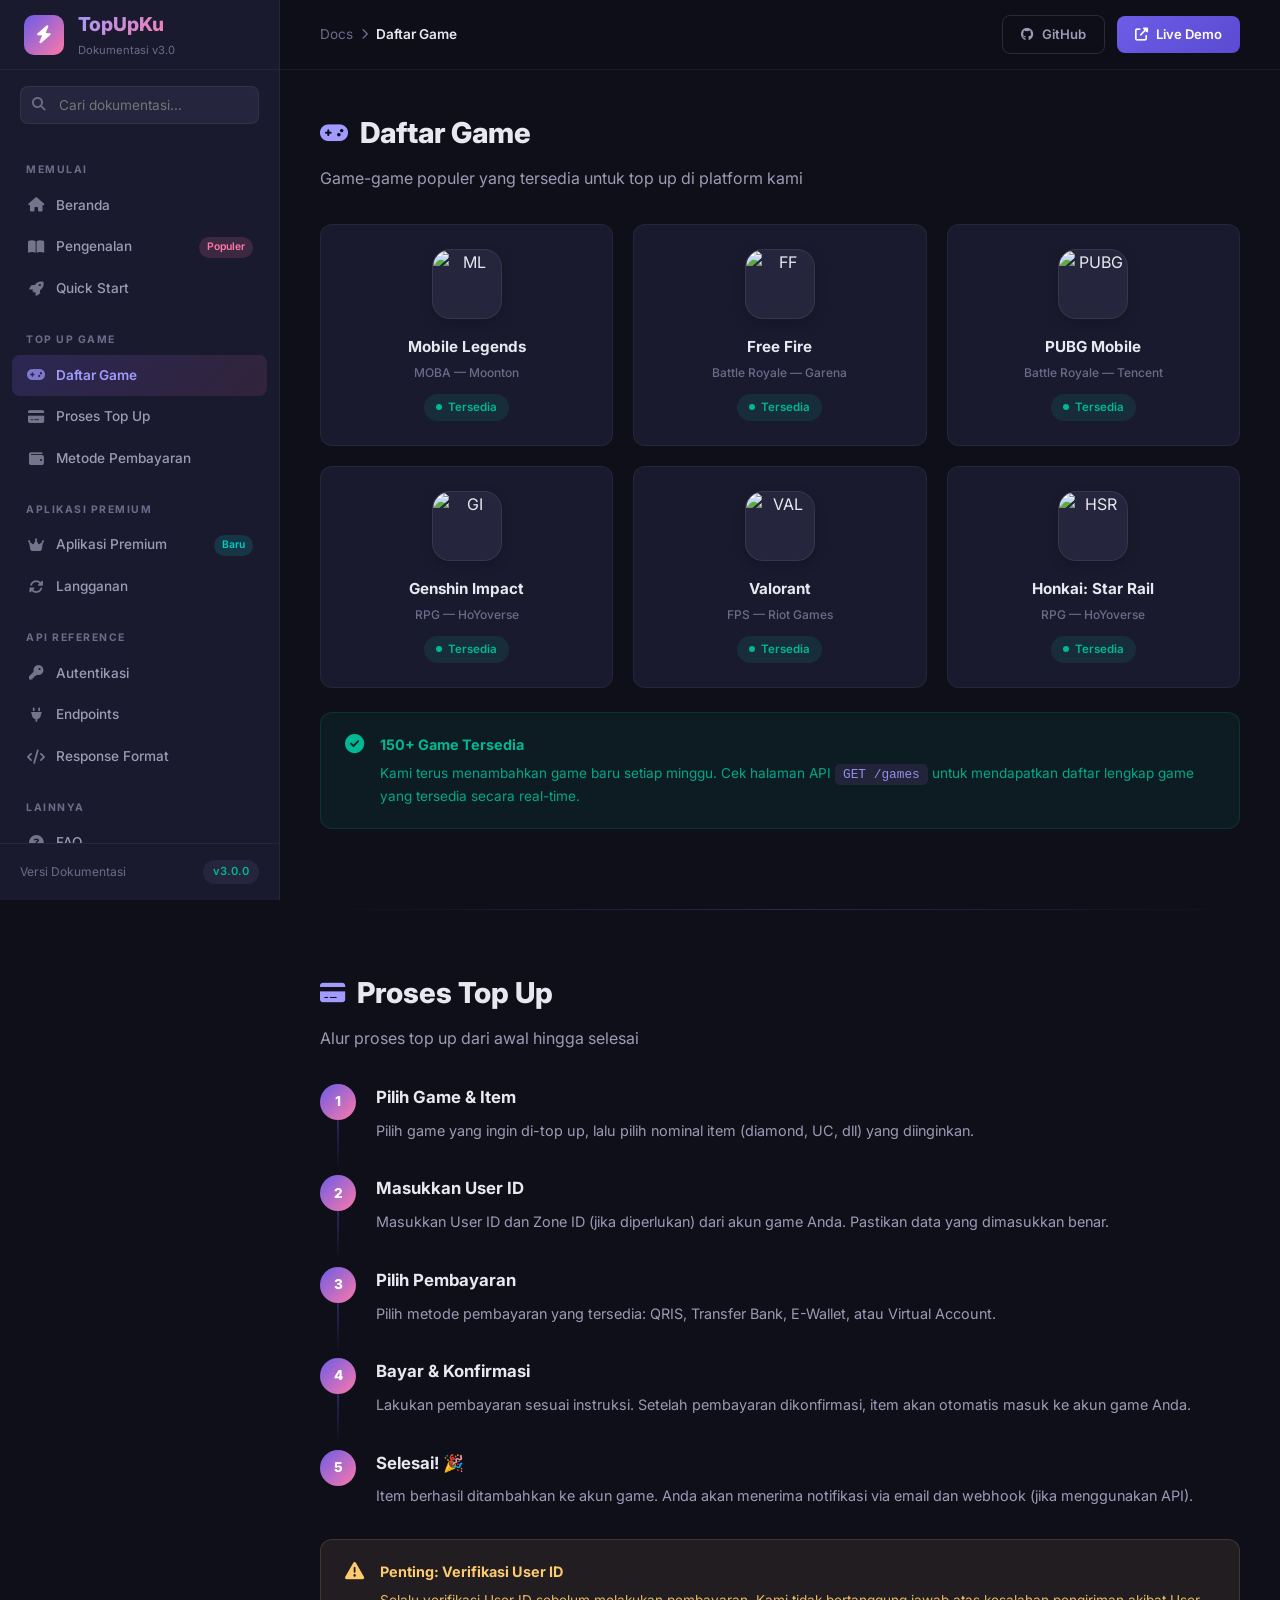
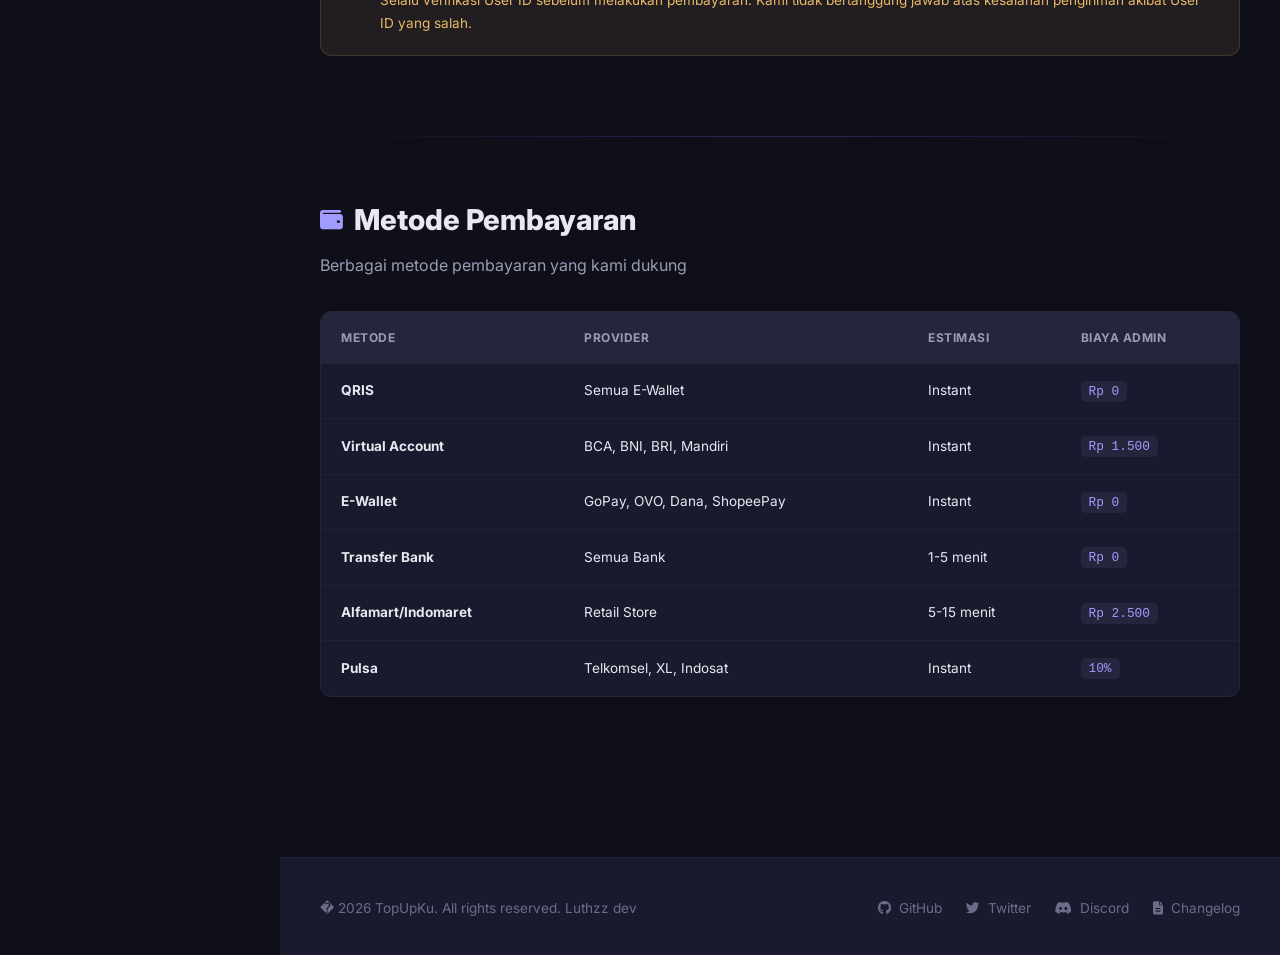
==== games.html @ 93e07f07 "Add files via upload" ====
<!DOCTYPE html>
<html lang="id">
<head>
    <meta charset="UTF-8">
    <meta name="viewport" content="width=device-width, initial-scale=1.0">
    <title>TopUpKu — Game & Pembayaran</title>
    <link href="https://fonts.googleapis.com/css2?family=Inter:wght@300;400;500;600;700;800;900&display=swap" rel="stylesheet">
    <link rel="stylesheet" href="https://cdnjs.cloudflare.com/ajax/libs/font-awesome/6.5.0/css/all.min.css">
    <link rel="stylesheet" href="style.css">
</head>
<body>
    <button class="mobile-toggle" onclick="toggleSidebar()"><i class="fas fa-bars"></i></button>
    <div class="sidebar-overlay" onclick="toggleSidebar()"></div>
    <!-- SIDEBAR SAMA PERSIS (Copy dari index.html bagian <aside>) -->
    <aside class="sidebar" id="sidebar">
        <div class="sidebar-brand"><div class="logo-icon"><i class="fas fa-bolt"></i></div><div><h2>TopUpKu</h2><span>Dokumentasi v3.0</span></div></div>
        <div class="sidebar-search"><i class="fas fa-search"></i><input type="text" placeholder="Cari dokumentasi..." id="searchInput" onkeyup="filterNav()"></div>
        <nav class="sidebar-nav">
            <div class="nav-section"><div class="nav-section-title">Memulai</div><a href="index.html" class="nav-link" onclick="setActive(this)"><i class="fas fa-home"></i> Beranda</a><a href="index.html#introduction" class="nav-link" onclick="setActive(this)"><i class="fas fa-book-open"></i> Pengenalan <span class="nav-badge hot">Populer</span></a><a href="index.html#quickstart" class="nav-link" onclick="setActive(this)"><i class="fas fa-rocket"></i> Quick Start</a></div>
            <div class="nav-section"><div class="nav-section-title">Top Up Game</div><a href="games.html" class="nav-link" onclick="setActive(this)"><i class="fas fa-gamepad"></i> Daftar Game</a><a href="games.html#topup-process" class="nav-link" onclick="setActive(this)"><i class="fas fa-credit-card"></i> Proses Top Up</a><a href="games.html#payment-methods" class="nav-link" onclick="setActive(this)"><i class="fas fa-wallet"></i> Metode Pembayaran</a></div>
            <div class="nav-section"><div class="nav-section-title">Aplikasi Premium</div><a href="premium.html" class="nav-link" onclick="setActive(this)"><i class="fas fa-crown"></i> Aplikasi Premium <span class="nav-badge new">Baru</span></a><a href="premium.html#subscription" class="nav-link" onclick="setActive(this)"><i class="fas fa-sync-alt"></i> Langganan</a></div>
            <div class="nav-section"><div class="nav-section-title">API Reference</div><a href="api.html" class="nav-link" onclick="setActive(this)"><i class="fas fa-key"></i> Autentikasi</a><a href="api.html#api-endpoints" class="nav-link" onclick="setActive(this)"><i class="fas fa-plug"></i> Endpoints</a><a href="api.html#api-response" class="nav-link" onclick="setActive(this)"><i class="fas fa-code"></i> Response Format</a></div>
            <div class="nav-section"><div class="nav-section-title">Lainnya</div><a href="support.html" class="nav-link" onclick="setActive(this)"><i class="fas fa-question-circle"></i> FAQ</a><a href="support.html#support" class="nav-link" onclick="setActive(this)"><i class="fas fa-headset"></i> Dukungan</a></div>
        </nav>
        <div class="sidebar-footer"><div class="version"><span>Versi Dokumentasi</span><span class="version-badge">v3.0.0</span></div></div>
    </aside>

    <main class="main">
        <header class="header">
            <div class="header-left"><div class="breadcrumb"><a href="index.html">Docs</a><span class="separator"><i class="fas fa-chevron-right"></i></span><span class="current" id="breadcrumbCurrent">Top Up Game</span></div></div>
            <div class="header-right"><a href="#" class="header-btn btn-outline"><i class="fab fa-github"></i> GitHub</a><a href="#" class="header-btn btn-primary"><i class="fas fa-external-link-alt"></i> Live Demo</a></div>
        </header>
        <div class="content">
            <section class="doc-section" id="games">
                <div class="section-header"><h2><i class="fas fa-gamepad"></i> Daftar Game</h2><p>Game-game populer yang tersedia untuk top up di platform kami</p></div>
                <div class="game-grid">
                    <div class="game-card"><div class="game-icon-wrapper"><img src="https://i.ibb.co.com/wFgHkb4t/c9137e7a2879f90e22df9fc5cd3bf85f.jpg" alt="ML"></div><h4>Mobile Legends</h4><span class="game-category">MOBA — Moonton</span><span class="game-status active">Tersedia</span></div>
                    <div class="game-card"><div class="game-icon-wrapper"><img src="https://i.ibb.co/wNsQnK4f/free-fire-logo-png-seeklogo-354358.png" alt="FF"></div><h4>Free Fire</h4><span class="game-category">Battle Royale — Garena</span><span class="game-status active">Tersedia</span></div>
                    <div class="game-card"><div class="game-icon-wrapper"><img src="https://i.ibb.co.com/Lzpq3g96/images.jpg" alt="PUBG"></div><h4>PUBG Mobile</h4><span class="game-category">Battle Royale — Tencent</span><span class="game-status active">Tersedia</span></div>
                    <div class="game-card"><div class="game-icon-wrapper"><img src="https://i.ibb.co.com/8D2F7CG3/genshin-impact4958.jpg" alt="GI"></div><h4>Genshin Impact</h4><span class="game-category">RPG — HoYoverse</span><span class="game-status active">Tersedia</span></div>
                    <div class="game-card"><div class="game-icon-wrapper"><img src="https://i.ibb.co.com/hRn4XtG4/images.png" alt="VAL"></div><h4>Valorant</h4><span class="game-category">FPS — Riot Games</span><span class="game-status active">Tersedia</span></div>
                    <div class="game-card"><div class="game-icon-wrapper"><img src="https://i.ibb.co.com/fVg32mMR/7e896649d0a9e3d1c3936eff8b945405.png" alt="HSR"></div><h4>Honkai: Star Rail</h4><span class="game-category">RPG — HoYoverse</span><span class="game-status active">Tersedia</span></div>
                </div>
                <div class="callout success" style="margin-top: 24px;"><i class="fas fa-check-circle"></i><div class="callout-content"><h4>150+ Game Tersedia</h4><p>Kami terus menambahkan game baru setiap minggu. Cek halaman API <code>GET /games</code> untuk mendapatkan daftar lengkap game yang tersedia secara real-time.</p></div></div>
            </section>
            <div class="divider"></div>
            <section class="doc-section" id="topup-process">
                <div class="section-header"><h2><i class="fas fa-credit-card"></i> Proses Top Up</h2><p>Alur proses top up dari awal hingga selesai</p></div>
                <div class="steps">
                    <div class="step"><div class="step-number">1</div><div class="step-content"><h4>Pilih Game & Item</h4><p>Pilih game yang ingin di-top up, lalu pilih nominal item (diamond, UC, dll) yang diinginkan.</p></div></div>
                    <div class="step"><div class="step-number">2</div><div class="step-content"><h4>Masukkan User ID</h4><p>Masukkan User ID dan Zone ID (jika diperlukan) dari akun game Anda. Pastikan data yang dimasukkan benar.</p></div></div>
                    <div class="step"><div class="step-number">3</div><div class="step-content"><h4>Pilih Pembayaran</h4><p>Pilih metode pembayaran yang tersedia: QRIS, Transfer Bank, E-Wallet, atau Virtual Account.</p></div></div>
                    <div class="step"><div class="step-number">4</div><div class="step-content"><h4>Bayar & Konfirmasi</h4><p>Lakukan pembayaran sesuai instruksi. Setelah pembayaran dikonfirmasi, item akan otomatis masuk ke akun game Anda.</p></div></div>
                    <div class="step"><div class="step-number">5</div><div class="step-content"><h4>Selesai! 🎉</h4><p>Item berhasil ditambahkan ke akun game. Anda akan menerima notifikasi via email dan webhook (jika menggunakan API).</p></div></div>
                </div>
                <div class="callout warning"><i class="fas fa-exclamation-triangle"></i><div class="callout-content"><h4>Penting: Verifikasi User ID</h4><p>Selalu verifikasi User ID sebelum melakukan pembayaran. Kami tidak bertanggung jawab atas kesalahan pengiriman akibat User ID yang salah.</p></div></div>
            </section>
            <div class="divider"></div>
            <section class="doc-section" id="payment-methods">
                <div class="section-header"><h2><i class="fas fa-wallet"></i> Metode Pembayaran</h2><p>Berbagai metode pembayaran yang kami dukung</p></div>
                <div class="table-wrapper">
                    <table><thead><tr><th>Metode</th><th>Provider</th><th>Estimasi</th><th>Biaya Admin</th></tr></thead><tbody>
                        <tr><td><strong>QRIS</strong></td><td>Semua E-Wallet</td><td>Instant</td><td><code>Rp 0</code></td></tr>
                        <tr><td><strong>Virtual Account</strong></td><td>BCA, BNI, BRI, Mandiri</td><td>Instant</td><td><code>Rp 1.500</code></td></tr>
                        <tr><td><strong>E-Wallet</strong></td><td>GoPay, OVO, Dana, ShopeePay</td><td>Instant</td><td><code>Rp 0</code></td></tr>
                        <tr><td><strong>Transfer Bank</strong></td><td>Semua Bank</td><td>1-5 menit</td><td><code>Rp 0</code></td></tr>
                        <tr><td><strong>Alfamart/Indomaret</strong></td><td>Retail Store</td><td>5-15 menit</td><td><code>Rp 2.500</code></td></tr>
                        <tr><td><strong>Pulsa</strong></td><td>Telkomsel, XL, Indosat</td><td>Instant</td><td><code>10%</code></td></tr>
                    </tbody></table>
                </div>
            </section>
        </div>
        <footer class="doc-footer"><p>� 2026 TopUpKu. All rights reserved. Luthzz dev</p><div class="footer-links"><a href="#"><i class="fab fa-github"></i> GitHub</a><a href="#"><i class="fab fa-twitter"></i> Twitter</a><a href="#"><i class="fab fa-discord"></i> Discord</a><a href="#"><i class="fas fa-file-alt"></i> Changelog</a></div></footer>
    </main>
    <script src="script.js"></script>
</body>
</html>
---- style.css ----
/* style.css */
*, *::before, *::after { margin: 0; padding: 0; box-sizing: border-box; }
:root {
    --primary: #6C5CE7; --primary-dark: #5A4BD1; --primary-light: #A29BFE;
    --secondary: #00CEC9; --accent: #FD79A8;
    --dark: #0F0F1A; --dark-2: #1A1A2E; --dark-3: #25253D; --dark-4: #32325A;
    --text: #E8E8F0; --text-muted: #9B9BB5; --text-dim: #6C6C8A;
    --success: #00B894; --warning: #FDCB6E; --danger: #FF7675; --info: #74B9FF;
    --sidebar-width: 280px; --header-height: 70px; --radius: 12px; --radius-sm: 8px;
    --shadow: 0 4px 24px rgba(0,0,0,0.3); --transition: all 0.3s cubic-bezier(0.4,0,0.2,1);
}
html { scroll-behavior: smooth; }
body { font-family: 'Inter', sans-serif; background: var(--dark); color: var(--text); line-height: 1.6; overflow-x: hidden; -webkit-font-smoothing: antialiased; }
::-webkit-scrollbar { width: 6px; height: 6px; }
::-webkit-scrollbar-track { background: var(--dark-2); }
::-webkit-scrollbar-thumb { background: var(--dark-4); border-radius: 10px; }
::-webkit-scrollbar-thumb:hover { background: var(--primary); }

.sidebar { position: fixed; top: 0; left: 0; width: var(--sidebar-width); height: 100vh; background: var(--dark-2); border-right: 1px solid rgba(255,255,255,0.05); z-index: 1000; display: flex; flex-direction: column; transition: var(--transition); }
.sidebar-brand { padding: 20px 24px; display: flex; align-items: center; gap: 14px; border-bottom: 1px solid rgba(255,255,255,0.05); flex-shrink: 0; height: var(--header-height); }
.sidebar-brand .logo-icon { width: 40px; height: 40px; background: linear-gradient(135deg, var(--primary), var(--accent)); border-radius: 10px; display: flex; align-items: center; justify-content: center; font-size: 18px; color: white; flex-shrink: 0; }
.sidebar-brand h2 { font-size: 1.2rem; font-weight: 800; background: linear-gradient(135deg, var(--primary-light), var(--accent)); -webkit-background-clip: text; -webkit-text-fill-color: transparent; background-clip: text; }
.sidebar-brand span { font-size: 0.7rem; color: var(--text-dim); font-weight: 400; display: block; margin-top: 2px; }
.sidebar-search { padding: 16px 20px; flex-shrink: 0; position: relative; }
.sidebar-search input { width: 100%; padding: 10px 14px 10px 38px; background: var(--dark-3); border: 1px solid rgba(255,255,255,0.06); border-radius: var(--radius-sm); color: var(--text); font-size: 0.85rem; font-family: 'Inter', sans-serif; outline: none; transition: var(--transition); }
.sidebar-search input:focus { border-color: var(--primary); box-shadow: 0 0 0 3px rgba(108, 92, 231, 0.15); }
.sidebar-search i { position: absolute; left: 32px; top: 50%; transform: translateY(-50%); color: var(--text-dim); font-size: 0.85rem; }
.sidebar-nav { flex: 1; overflow-y: auto; padding: 10px 12px 20px; -webkit-overflow-scrolling: touch; }
.nav-section { margin-bottom: 10px; }
.nav-section-title { font-size: 0.65rem; font-weight: 700; text-transform: uppercase; letter-spacing: 1.5px; color: var(--text-dim); padding: 12px 14px 6px; }
.nav-link { display: flex; align-items: center; gap: 10px; padding: 10px 14px; color: var(--text-muted); text-decoration: none; border-radius: var(--radius-sm); font-size: 0.85rem; font-weight: 500; transition: var(--transition); cursor: pointer; }
.nav-link:hover { background: rgba(108, 92, 231, 0.1); color: var(--text); }
.nav-link.active { background: linear-gradient(135deg, rgba(108, 92, 231, 0.2), rgba(253, 121, 168, 0.1)); color: var(--primary-light); font-weight: 600; }
.nav-link i { width: 20px; text-align: center; font-size: 0.9rem; opacity: 0.7; }
.nav-badge { margin-left: auto; font-size: 0.65rem; padding: 2px 8px; border-radius: 20px; font-weight: 600; }
.nav-badge.new { background: rgba(0, 206, 201, 0.15); color: var(--secondary); }
.nav-badge.hot { background: rgba(253, 121, 168, 0.15); color: var(--accent); }
.sidebar-footer { padding: 16px 20px; border-top: 1px solid rgba(255,255,255,0.05); flex-shrink: 0; }
.sidebar-footer .version { display: flex; align-items: center; justify-content: space-between; font-size: 0.75rem; color: var(--text-dim); }
.sidebar-footer .version-badge { background: var(--dark-3); padding: 3px 10px; border-radius: 20px; font-size: 0.7rem; color: var(--success); font-weight: 600; }

.mobile-toggle { display: none; position: fixed; top: 16px; left: 16px; z-index: 1100; width: 44px; height: 44px; background: var(--dark-2); border: 1px solid rgba(255,255,255,0.1); border-radius: var(--radius-sm); color: var(--text); font-size: 1.1rem; cursor: pointer; align-items: center; justify-content: center; transition: var(--transition); backdrop-filter: blur(10px); }
.sidebar-overlay { display: none; position: fixed; inset: 0; background: rgba(0,0,0,0.7); z-index: 999; backdrop-filter: blur(4px); opacity: 0; transition: opacity 0.3s ease; }
.sidebar-overlay.open { display: block; opacity: 1; }

.main { margin-left: var(--sidebar-width); min-height: 100vh; transition: var(--transition); }
.header { position: sticky; top: 0; height: var(--header-height); background: rgba(15, 15, 26, 0.85); backdrop-filter: blur(20px); border-bottom: 1px solid rgba(255,255,255,0.05); display: flex; align-items: center; justify-content: space-between; padding: 0 40px; z-index: 500; }
.header-left { display: flex; align-items: center; gap: 16px; }
.breadcrumb { display: flex; align-items: center; gap: 8px; font-size: 0.85rem; }
.breadcrumb a { color: var(--text-dim); text-decoration: none; transition: var(--transition); }
.breadcrumb a:hover { color: var(--primary-light); }
.breadcrumb .separator { color: var(--text-dim); font-size: 0.7rem; }
.breadcrumb .current { color: var(--text); font-weight: 600; }
.header-right { display: flex; align-items: center; gap: 12px; }
.header-btn { padding: 8px 18px; border-radius: var(--radius-sm); font-size: 0.82rem; font-weight: 600; font-family: 'Inter', sans-serif; cursor: pointer; transition: var(--transition); text-decoration: none; display: inline-flex; align-items: center; gap: 8px; white-space: nowrap; }
.btn-outline { background: transparent; border: 1px solid rgba(255,255,255,0.12); color: var(--text-muted); }
.btn-outline:hover { border-color: var(--primary); color: var(--primary-light); background: rgba(108, 92, 231, 0.08); }
.btn-primary { background: linear-gradient(135deg, var(--primary), var(--primary-dark)); border: none; color: white; }
.btn-primary:hover { transform: translateY(-1px); box-shadow: 0 4px 16px rgba(108, 92, 231, 0.4); }

.content { max-width: 1000px; margin: 0 auto; padding: 40px 40px 80px; }
.hero { text-align: center; padding: 60px 0 50px; }
.hero-badge { display: inline-flex; align-items: center; gap: 8px; padding: 6px 16px; background: rgba(108, 92, 231, 0.1); border: 1px solid rgba(108, 92, 231, 0.2); border-radius: 50px; font-size: 0.78rem; font-weight: 600; color: var(--primary-light); margin-bottom: 24px; }
.hero h1 { font-size: 3rem; font-weight: 900; line-height: 1.1; margin-bottom: 20px; background: linear-gradient(135deg, #fff 0%, var(--primary-light) 50%, var(--accent) 100%); -webkit-background-clip: text; -webkit-text-fill-color: transparent; background-clip: text; letter-spacing: -1px; }
.hero p { font-size: 1.1rem; color: var(--text-muted); max-width: 600px; margin: 0 auto 32px; line-height: 1.8; }
.hero-actions { display: flex; align-items: center; justify-content: center; gap: 14px; flex-wrap: wrap; }
.hero-actions .btn-primary, .hero-actions .btn-outline { padding: 12px 28px; font-size: 0.9rem; border-radius: var(--radius); }

.stats-grid { display: grid; grid-template-columns: repeat(4, 1fr); gap: 20px; margin: 50px 0; }
.stat-card { background: var(--dark-2); border: 1px solid rgba(255,255,255,0.05); border-radius: var(--radius); padding: 24px; text-align: center; transition: var(--transition); }
.stat-card:hover { border-color: rgba(108, 92, 231, 0.3); transform: translateY(-2px); }
.stat-card .stat-icon { width: 48px; height: 48px; border-radius: 12px; display: flex; align-items: center; justify-content: center; margin: 0 auto 14px; font-size: 1.2rem; }
.stat-card .stat-value { font-size: 1.6rem; font-weight: 800; margin-bottom: 4px; }
.stat-card .stat-label { font-size: 0.78rem; color: var(--text-dim); font-weight: 500; }
.stat-card:nth-child(1) .stat-icon { background: rgba(108, 92, 231, 0.15); color: var(--primary-light); }
.stat-card:nth-child(1) .stat-value { color: var(--primary-light); }
.stat-card:nth-child(2) .stat-icon { background: rgba(0, 206, 201, 0.15); color: var(--secondary); }
.stat-card:nth-child(2) .stat-value { color: var(--secondary); }
.stat-card:nth-child(3) .stat-icon { background: rgba(253, 121, 168, 0.15); color: var(--accent); }
.stat-card:nth-child(3) .stat-value { color: var(--accent); }
.stat-card:nth-child(4) .stat-icon { background: rgba(0, 184, 148, 0.15); color: var(--success); }
.stat-card:nth-child(4) .stat-value { color: var(--success); }

.doc-section { margin-bottom: 80px; scroll-margin-top: 90px; }
.section-header { margin-bottom: 32px; }
.section-header h2 { font-size: 1.8rem; font-weight: 800; margin-bottom: 10px; display: flex; align-items: center; gap: 12px; }
.section-header h2 i { font-size: 1.4rem; color: var(--primary-light); }
.section-header p { color: var(--text-muted); font-size: 1rem; }

.cards-grid { display: grid; grid-template-columns: repeat(2, 1fr); gap: 20px; }
.card { background: var(--dark-2); border: 1px solid rgba(255,255,255,0.05); border-radius: var(--radius); padding: 28px; transition: var(--transition); cursor: pointer; position: relative; overflow: hidden; display: flex; flex-direction: column; }
.card::before { content: ''; position: absolute; top: 0; left: 0; right: 0; height: 3px; background: linear-gradient(90deg, var(--primary), var(--accent)); opacity: 0; transition: var(--transition); }
.card:hover { border-color: rgba(108, 92, 231, 0.2); transform: translateY(-3px); box-shadow: var(--shadow); }
.card:hover::before { opacity: 1; }
.card-icon { width: 50px; height: 50px; border-radius: 14px; display: flex; align-items: center; justify-content: center; font-size: 1.3rem; margin-bottom: 18px; }
.card h3 { font-size: 1.1rem; font-weight: 700; margin-bottom: 10px; }
.card p { font-size: 0.9rem; color: var(--text-muted); line-height: 1.7; flex-grow: 1; }
.card .card-link { display: inline-flex; align-items: center; gap: 6px; margin-top: 20px; font-size: 0.85rem; font-weight: 600; color: var(--primary-light); text-decoration: none; transition: var(--transition); }
.card .card-link:hover { gap: 10px; }

.game-grid { display: grid; grid-template-columns: repeat(3, 1fr); gap: 20px; }
.game-card { background: var(--dark-2); border: 1px solid rgba(255,255,255,0.05); border-radius: var(--radius); padding: 24px 20px; text-align: center; transition: var(--transition); display: flex; flex-direction: column; align-items: center; }
.game-card:hover { border-color: rgba(108, 92, 231, 0.3); transform: translateY(-3px); box-shadow: 0 10px 30px rgba(0,0,0,0.2); }
.game-icon-wrapper { width: 70px; height: 70px; border-radius: 18px; overflow: hidden; margin-bottom: 16px; display: flex; align-items: center; justify-content: center; background: var(--dark-3); border: 1px solid rgba(255,255,255,0.08); box-shadow: 0 4px 12px rgba(0,0,0,0.2); transition: var(--transition); }
.game-icon-wrapper img { width: 100%; height: 100%; object-fit: cover; transition: transform 0.4s ease; }
.game-card:hover .game-icon-wrapper { border-color: rgba(108, 92, 231, 0.4); box-shadow: 0 6px 16px rgba(108, 92, 231, 0.2); }
.game-card:hover .game-icon-wrapper img { transform: scale(1.1); }
.game-card h4 { font-size: 0.95rem; font-weight: 700; margin-bottom: 4px; }
.game-card .game-category { font-size: 0.75rem; color: var(--text-dim); font-weight: 500; margin-bottom: 12px; }
.game-card .game-status { display: inline-flex; align-items: center; gap: 6px; font-size: 0.72rem; font-weight: 600; padding: 4px 12px; border-radius: 20px; }
.game-status.active { background: rgba(0, 184, 148, 0.12); color: var(--success); }
.game-status.active::before { content: ''; width: 6px; height: 6px; border-radius: 50%; background: var(--success); }

.code-block { background: var(--dark-2); border: 1px solid rgba(255,255,255,0.06); border-radius: var(--radius); overflow: hidden; margin: 24px 0; }
.code-header { display: flex; align-items: center; justify-content: space-between; padding: 12px 18px; background: var(--dark-3); border-bottom: 1px solid rgba(255,255,255,0.05); }
.code-header .code-lang { font-size: 0.75rem; font-weight: 600; color: var(--primary-light); display: flex; align-items: center; gap: 6px; }
.code-copy { background: transparent; border: 1px solid rgba(255,255,255,0.1); color: var(--text-dim); padding: 4px 12px; border-radius: 6px; font-size: 0.72rem; font-family: 'Inter', sans-serif; cursor: pointer; transition: var(--transition); display: flex; align-items: center; gap: 5px; }
.code-copy:hover { border-color: var(--primary); color: var(--primary-light); }
.code-body { padding: 20px; overflow-x: auto; }
.code-body pre { font-family: 'JetBrains Mono', 'Fira Code', 'Consolas', monospace; font-size: 0.82rem; line-height: 1.8; color: var(--text-muted); min-width: fit-content; }
.code-body .keyword { color: var(--primary-light); } .code-body .string { color: var(--success); } .code-body .comment { color: var(--text-dim); font-style: italic; } .code-body .function { color: var(--info); } .code-body .number { color: var(--warning); } .code-body .property { color: var(--accent); }

.callout { border-radius: var(--radius); padding: 20px 24px; margin: 24px 0; display: flex; gap: 16px; align-items: flex-start; }
.callout i { font-size: 1.2rem; margin-top: 2px; flex-shrink: 0; }
.callout-content h4 { font-size: 0.9rem; font-weight: 700; margin-bottom: 6px; }
.callout-content p { font-size: 0.85rem; line-height: 1.7; opacity: 0.9; }
.callout.info { background: rgba(116, 185, 255, 0.08); border: 1px solid rgba(116, 185, 255, 0.15); color: var(--info); }
.callout.warning { background: rgba(253, 203, 110, 0.08); border: 1px solid rgba(253, 203, 110, 0.15); color: var(--warning); }
.callout.success { background: rgba(0, 184, 148, 0.08); border: 1px solid rgba(0, 184, 148, 0.15); color: var(--success); }
.callout.danger { background: rgba(255, 118, 117, 0.08); border: 1px solid rgba(255, 118, 117, 0.15); color: var(--danger); }

.table-wrapper { overflow-x: auto; margin: 24px 0; border-radius: var(--radius); border: 1px solid rgba(255,255,255,0.05); background: var(--dark-2); }
table { width: 100%; border-collapse: collapse; font-size: 0.85rem; min-width: 600px; }
thead { background: var(--dark-3); }
th { padding: 16px 20px; text-align: left; font-weight: 700; font-size: 0.75rem; text-transform: uppercase; letter-spacing: 0.5px; color: var(--text-muted); border-bottom: 1px solid rgba(255,255,255,0.05); }
td { padding: 16px 20px; border-bottom: 1px solid rgba(255,255,255,0.03); color: var(--text); }
tr:last-child td { border-bottom: none; }
tr:hover td { background: rgba(108, 92, 231, 0.04); }
code { background: var(--dark-3); padding: 3px 8px; border-radius: 5px; font-size: 0.8rem; font-family: 'JetBrains Mono', 'Fira Code', monospace; color: var(--primary-light); }
.badge { display: inline-block; padding: 4px 10px; border-radius: 20px; font-size: 0.72rem; font-weight: 600; }
.badge.get { background: rgba(0, 184, 148, 0.15); color: var(--success); } .badge.post { background: rgba(108, 92, 231, 0.15); color: var(--primary-light); } .badge.put { background: rgba(253, 203, 110, 0.15); color: var(--warning); } .badge.delete { background: rgba(255, 118, 117, 0.15); color: var(--danger); }

.steps { margin: 30px 0; }
.step { display: flex; gap: 20px; margin-bottom: 32px; position: relative; }
.step:last-child { margin-bottom: 0; }
.step-number { width: 36px; height: 36px; border-radius: 50%; background: linear-gradient(135deg, var(--primary), var(--accent)); display: flex; align-items: center; justify-content: center; font-size: 0.85rem; font-weight: 800; color: white; flex-shrink: 0; position: relative; z-index: 1; }
.step:not(:last-child) .step-number::after { content: ''; position: absolute; top: 36px; left: 50%; transform: translateX(-50%); width: 2px; height: calc(100% + 14px); background: linear-gradient(to bottom, var(--primary), transparent); opacity: 0.3; }
.step-content h4 { font-size: 1.05rem; font-weight: 700; margin-bottom: 8px; }
.step-content p { font-size: 0.9rem; color: var(--text-muted); line-height: 1.7; }

.faq-list { display: flex; flex-direction: column; gap: 12px; }
.faq-item { background: var(--dark-2); border: 1px solid rgba(255,255,255,0.05); border-radius: var(--radius); overflow: hidden; transition: var(--transition); }
.faq-item:hover { border-color: rgba(108, 92, 231, 0.15); }
.faq-question { padding: 20px 24px; display: flex; align-items: center; justify-content: space-between; cursor: pointer; font-size: 0.95rem; font-weight: 600; transition: var(--transition); }
.faq-question:hover { color: var(--primary-light); }
.faq-question i { font-size: 0.9rem; color: var(--text-dim); transition: var(--transition); }
.faq-item.open .faq-question i { transform: rotate(180deg); color: var(--primary-light); }
.faq-answer { max-height: 0; overflow: hidden; transition: max-height 0.4s ease; }
.faq-answer-inner { padding: 0 24px 20px; font-size: 0.9rem; color: var(--text-muted); line-height: 1.8; }
.faq-item.open .faq-answer { max-height: 300px; }

.doc-footer { border-top: 1px solid rgba(255,255,255,0.05); padding: 40px; display: flex; align-items: center; justify-content: space-between; flex-wrap: wrap; gap: 20px; background: var(--dark-2); }
.doc-footer p { font-size: 0.85rem; color: var(--text-dim); }
.footer-links { display: flex; gap: 24px; flex-wrap: wrap; }
.footer-links a { color: var(--text-dim); text-decoration: none; font-size: 0.85rem; transition: var(--transition); display: flex; align-items: center; gap: 8px; }
.footer-links a:hover { color: var(--primary-light); }

.divider { height: 1px; background: linear-gradient(90deg, transparent, rgba(108, 92, 231, 0.3), transparent); margin: 60px 0; }

@media (max-width: 1024px) { .stats-grid { grid-template-columns: repeat(2, 1fr); } .game-grid { grid-template-columns: repeat(2, 1fr); } .content { padding: 30px 30px 60px; } }
@media (max-width: 768px) {
    :root { --sidebar-width: 260px; }
    .sidebar { transform: translateX(-100%); box-shadow: 4px 0 24px rgba(0,0,0,0.5); }
    .sidebar.open { transform: translateX(0); }
    .mobile-toggle { display: flex; }
    .main { margin-left: 0; }
    .header { padding: 0 20px; padding-left: 70px; }
    .header-right .btn-outline { display: none; }
    .content { padding: 20px 20px 60px; }
    .hero { padding: 40px 0 30px; }
    .hero h1 { font-size: 2.2rem; }
    .hero p { font-size: 1rem; }
    .cards-grid { grid-template-columns: 1fr; }
    .stats-grid { grid-template-columns: repeat(2, 1fr); gap: 12px; }
    .stat-card { padding: 16px; } .stat-card .stat-value { font-size: 1.4rem; }
    .game-grid { grid-template-columns: repeat(2, 1fr); gap: 12px; } .game-card { padding: 16px; } .game-icon-wrapper { width: 56px; height: 56px; }
    .doc-footer { flex-direction: column; text-align: center; padding: 30px 20px; }
}
@media (max-width: 480px) {
    .hero h1 { font-size: 1.8rem; }
    .stats-grid { grid-template-columns: 1fr; }
    .game-grid { grid-template-columns: 1fr; }
    .section-header h2 { font-size: 1.5rem; }
    .header-btn { padding: 8px 12px; font-size: 0.75rem; }
    .code-body { padding: 15px; } .code-body pre { font-size: 0.75rem; }
}

@keyframes fadeInUp { from { opacity: 0; transform: translateY(20px); } to { opacity: 1; transform: translateY(0); } }
.animate-in { animation: fadeInUp 0.5s ease forwards; }
.delay-1 { animation-delay: 0.1s; } .delay-2 { animation-delay: 0.2s; } .delay-3 { animation-delay: 0.3s; } .delay-4 { animation-delay: 0.4s; }
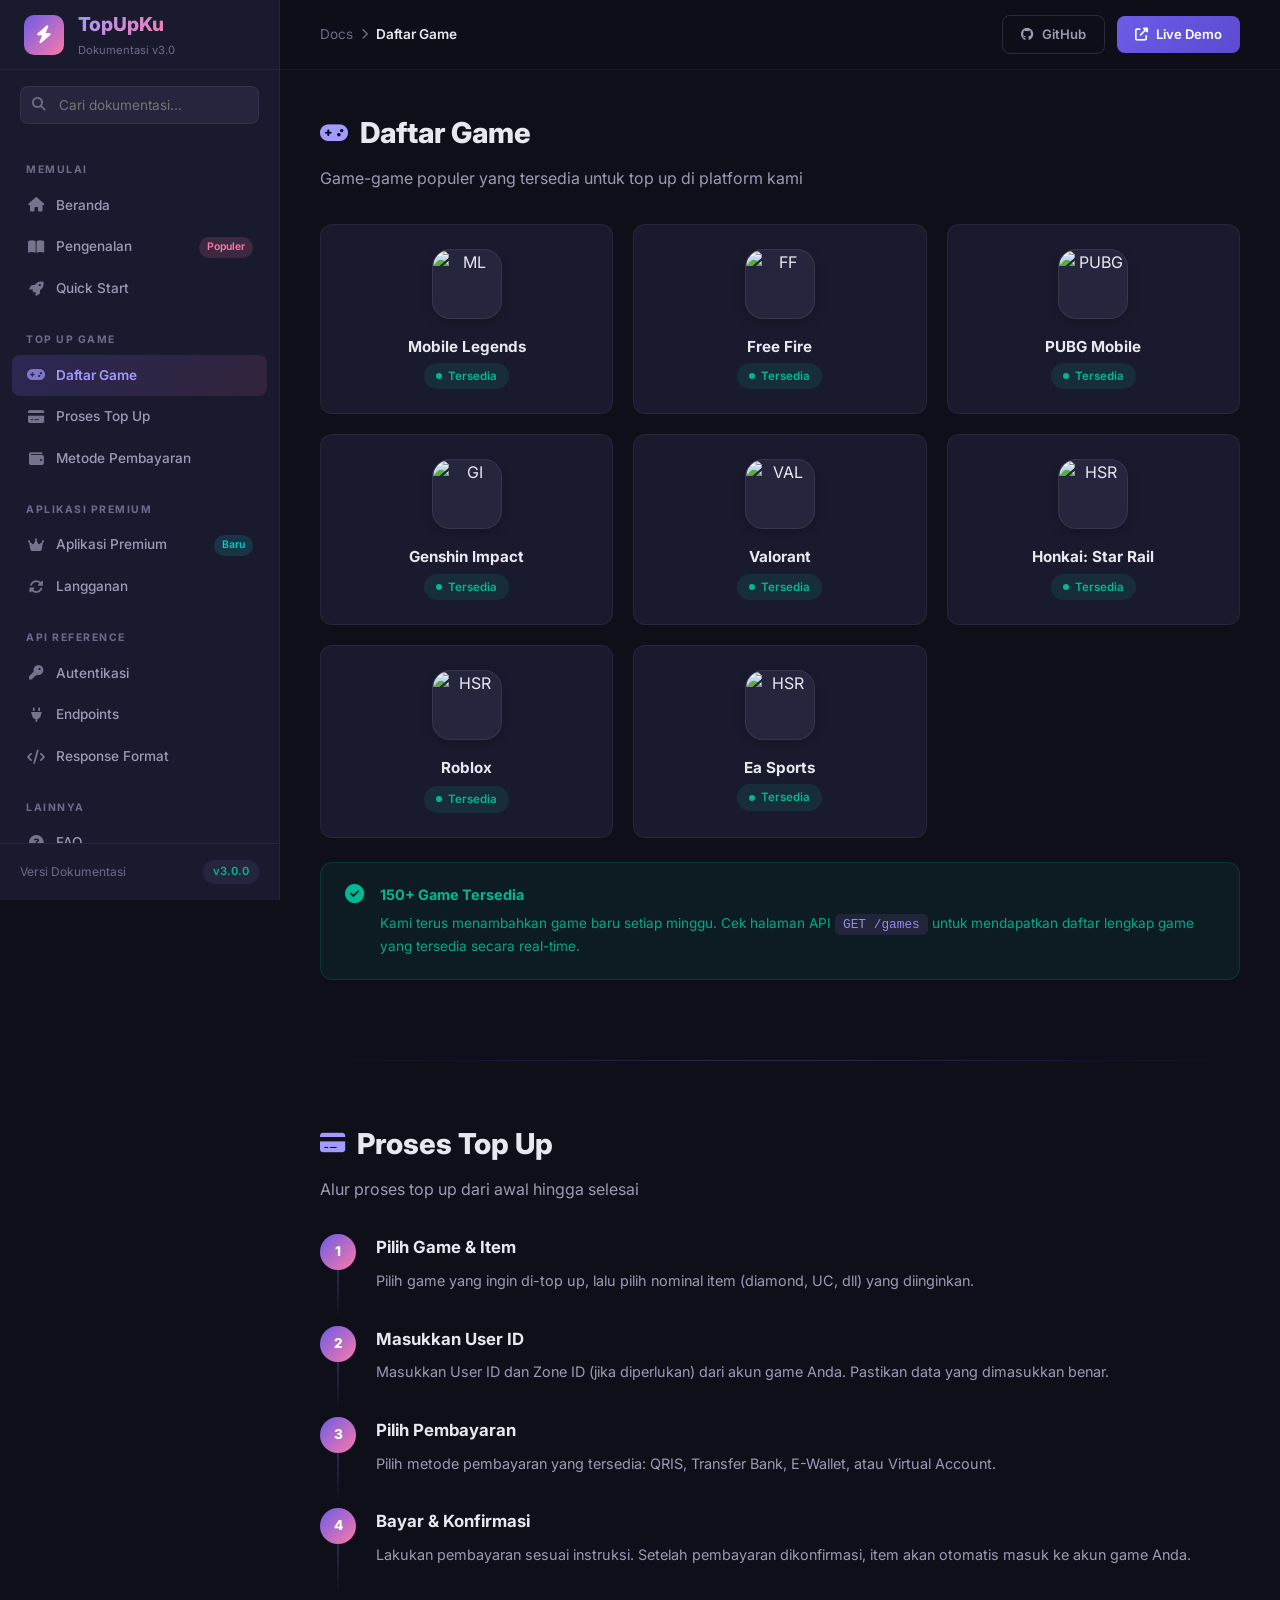
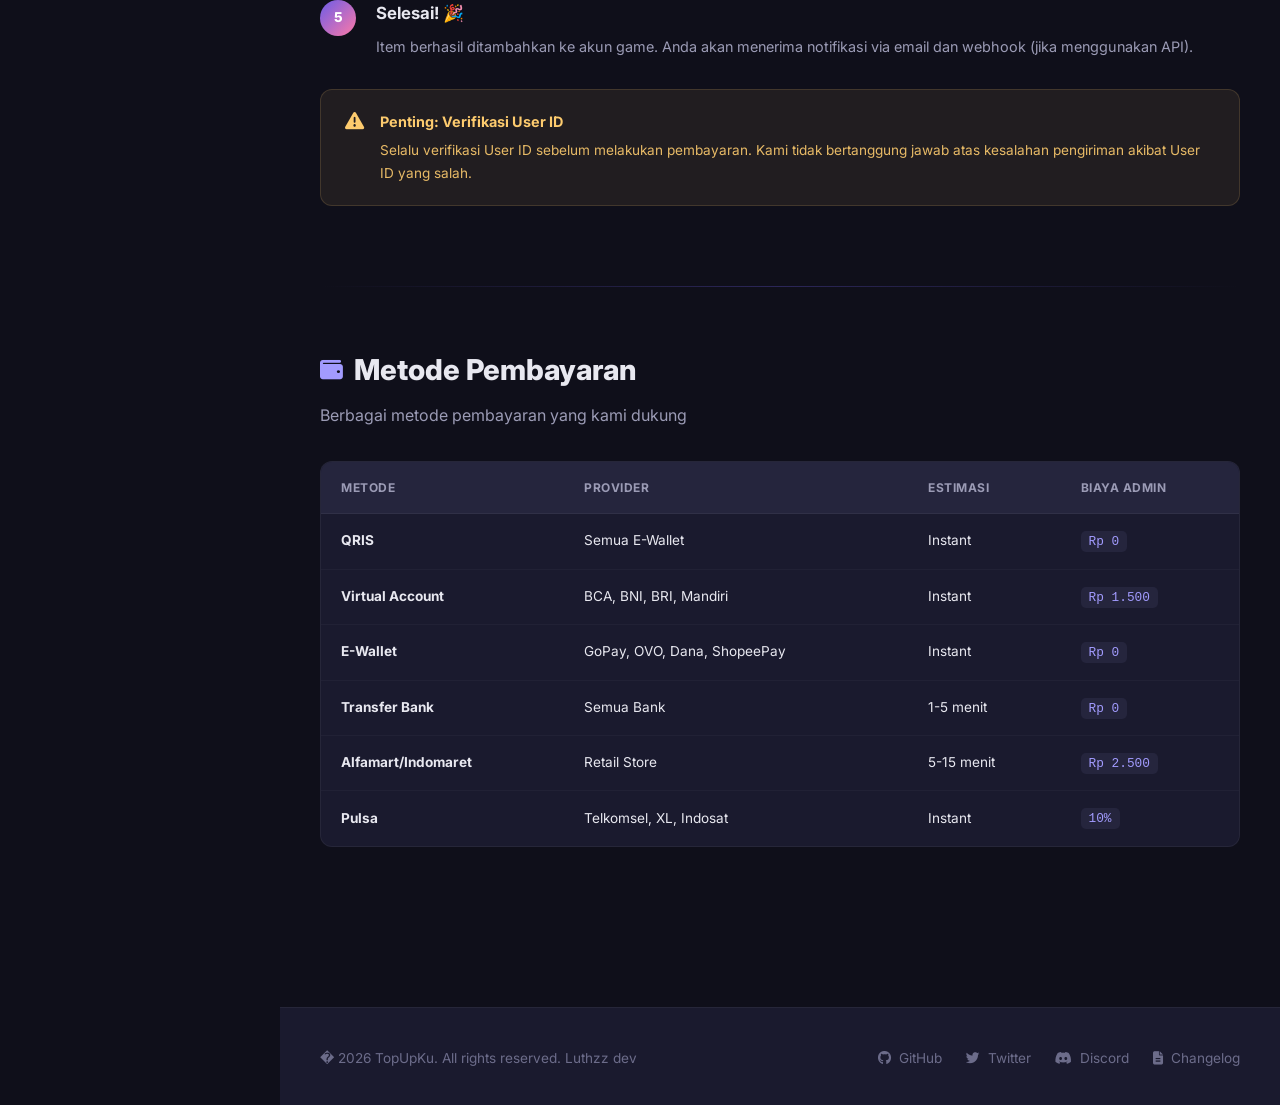
==== commit cc18cc3a: "Add files via upload" ====
--- a/games.html
+++ b/games.html
@@ -34,12 +34,14 @@
             <section class="doc-section" id="games">
                 <div class="section-header"><h2><i class="fas fa-gamepad"></i> Daftar Game</h2><p>Game-game populer yang tersedia untuk top up di platform kami</p></div>
                 <div class="game-grid">
-                    <div class="game-card"><div class="game-icon-wrapper"><img src="https://i.ibb.co.com/wFgHkb4t/c9137e7a2879f90e22df9fc5cd3bf85f.jpg" alt="ML"></div><h4>Mobile Legends</h4><span class="game-category">MOBA — Moonton</span><span class="game-status active">Tersedia</span></div>
-                    <div class="game-card"><div class="game-icon-wrapper"><img src="https://i.ibb.co/wNsQnK4f/free-fire-logo-png-seeklogo-354358.png" alt="FF"></div><h4>Free Fire</h4><span class="game-category">Battle Royale — Garena</span><span class="game-status active">Tersedia</span></div>
-                    <div class="game-card"><div class="game-icon-wrapper"><img src="https://i.ibb.co.com/Lzpq3g96/images.jpg" alt="PUBG"></div><h4>PUBG Mobile</h4><span class="game-category">Battle Royale — Tencent</span><span class="game-status active">Tersedia</span></div>
-                    <div class="game-card"><div class="game-icon-wrapper"><img src="https://i.ibb.co.com/8D2F7CG3/genshin-impact4958.jpg" alt="GI"></div><h4>Genshin Impact</h4><span class="game-category">RPG — HoYoverse</span><span class="game-status active">Tersedia</span></div>
-                    <div class="game-card"><div class="game-icon-wrapper"><img src="https://i.ibb.co.com/hRn4XtG4/images.png" alt="VAL"></div><h4>Valorant</h4><span class="game-category">FPS — Riot Games</span><span class="game-status active">Tersedia</span></div>
-                    <div class="game-card"><div class="game-icon-wrapper"><img src="https://i.ibb.co.com/fVg32mMR/7e896649d0a9e3d1c3936eff8b945405.png" alt="HSR"></div><h4>Honkai: Star Rail</h4><span class="game-category">RPG — HoYoverse</span><span class="game-status active">Tersedia</span></div>
+                    <div class="game-card"><div class="game-icon-wrapper"><img src="https://i.ibb.co.com/wFgHkb4t/c9137e7a2879f90e22df9fc5cd3bf85f.jpg" alt="ML"></div><h4>Mobile Legends</h4><span class="game-status active">Tersedia</span></div>
+                    <div class="game-card"><div class="game-icon-wrapper"><img src="https://i.ibb.co/wNsQnK4f/free-fire-logo-png-seeklogo-354358.png" alt="FF"></div><h4>Free Fire</h4><span class="game-status active">Tersedia</span></div>
+                    <div class="game-card"><div class="game-icon-wrapper"><img src="https://i.ibb.co.com/Lzpq3g96/images.jpg" alt="PUBG"></div><h4>PUBG Mobile</h4><span class="game-status active">Tersedia</span></div>
+                    <div class="game-card"><div class="game-icon-wrapper"><img src="https://i.ibb.co.com/8D2F7CG3/genshin-impact4958.jpg" alt="GI"></div><h4>Genshin Impact</h4><span class="game-status active">Tersedia</span></div>
+                    <div class="game-card"><div class="game-icon-wrapper"><img src="https://i.ibb.co.com/hRn4XtG4/images.png" alt="VAL"></div><h4>Valorant</h4><span class="game-status active">Tersedia</span></div>
+                    <div class="game-card"><div class="game-icon-wrapper"><img src="https://i.ibb.co.com/fVg32mMR/7e896649d0a9e3d1c3936eff8b945405.png" alt="HSR"></div><h4>Honkai: Star Rail</h4><span class="game-status active">Tersedia</span></div>
+                    <div class="game-card"><div class="game-icon-wrapper"><img src="https://i.ibb.co.com/WvvPv52X/Roblox-Logo-2022.jpg" alt="HSR"></div><h4>Roblox</h4><span><span class="game-status active">Tersedia</span></div>
+                    <div class="game-card"><div class="game-icon-wrapper"><img src="https://i.ibb.co.com/RkXJy222/images-1.png" alt="HSR"></div><h4>Ea Sports</h4><span class="game-status active">Tersedia</span></div>
                 </div>
                 <div class="callout success" style="margin-top: 24px;"><i class="fas fa-check-circle"></i><div class="callout-content"><h4>150+ Game Tersedia</h4><p>Kami terus menambahkan game baru setiap minggu. Cek halaman API <code>GET /games</code> untuk mendapatkan daftar lengkap game yang tersedia secara real-time.</p></div></div>
             </section>
